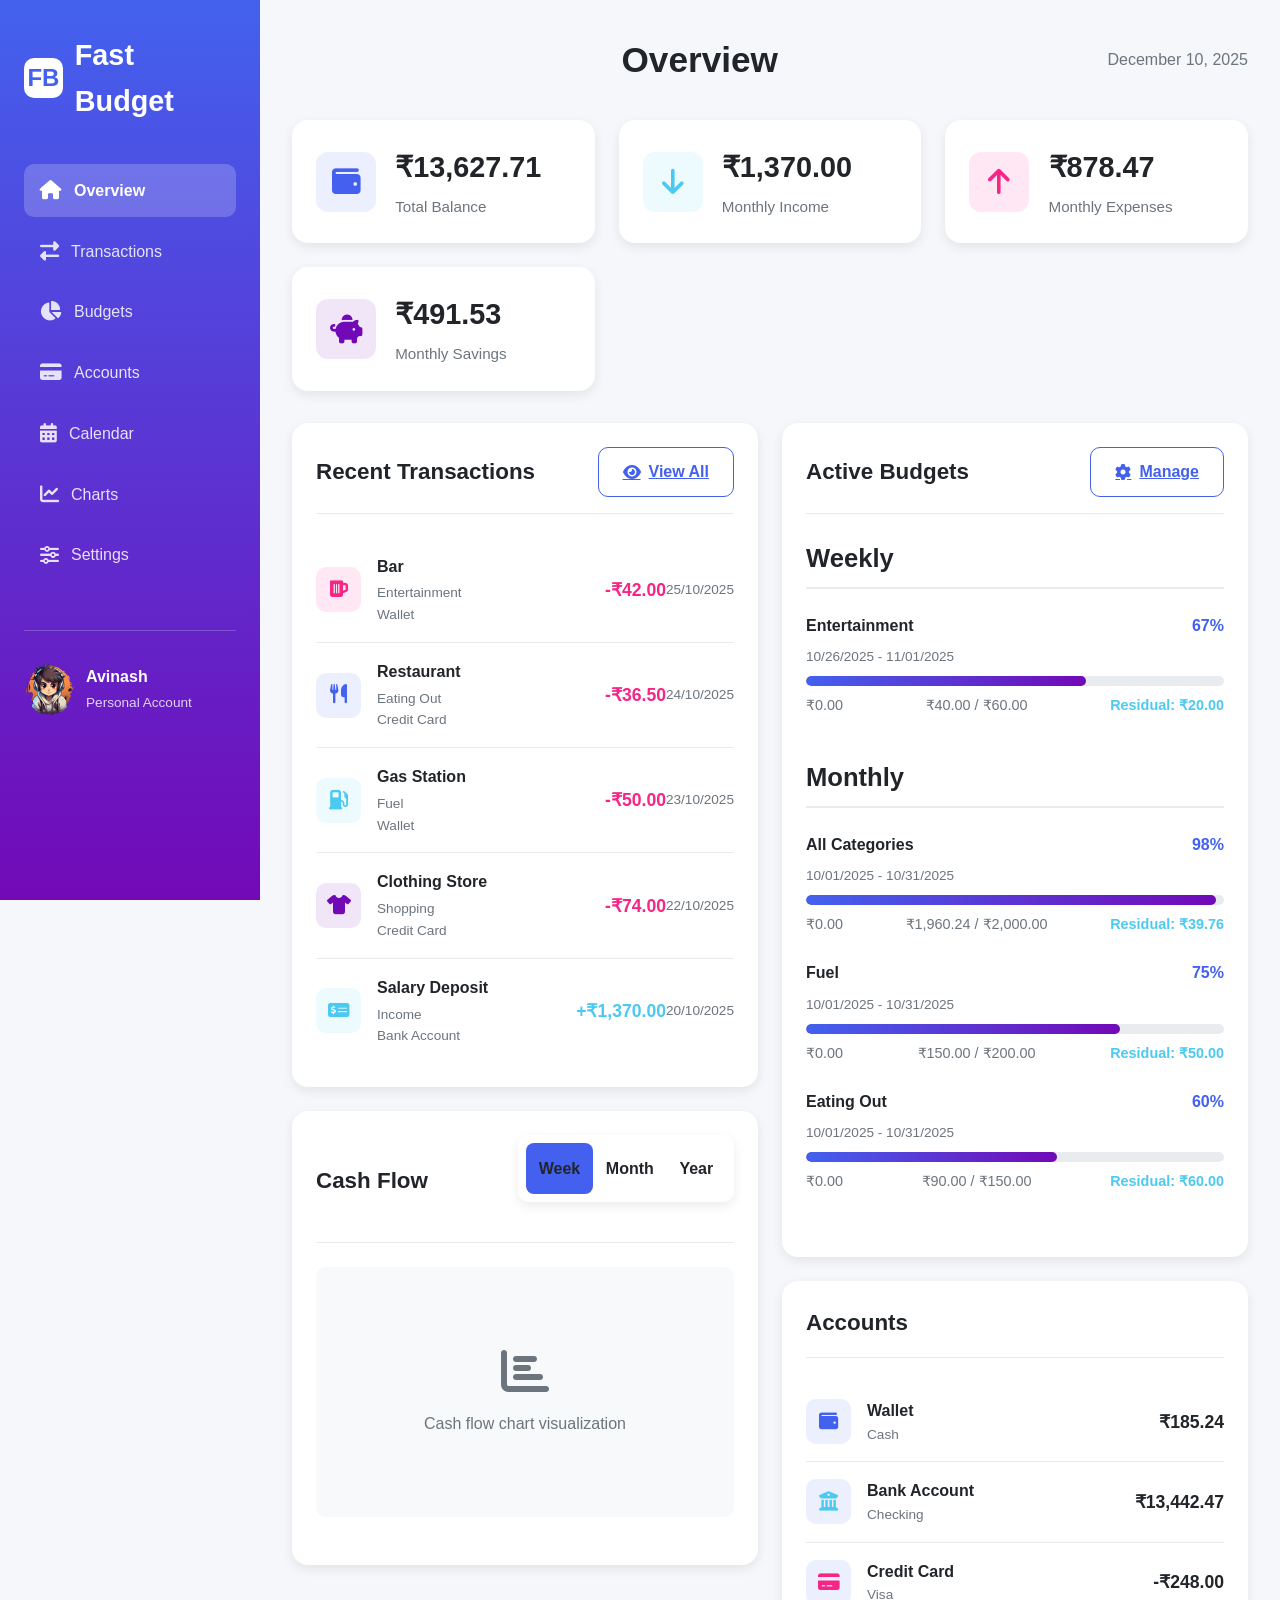
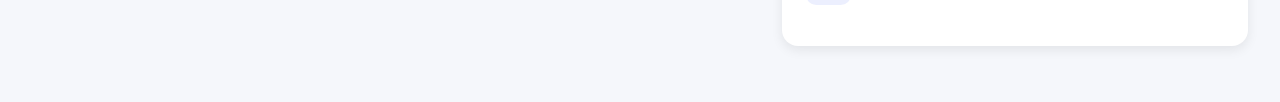
==== index.html @ 7dd043eb "Upload" ====
<!DOCTYPE html>
<html lang="en">
<head>
    <meta charset="UTF-8">
    <meta name="viewport" content="width=device-width, initial-scale=1.0">
    <title>Fast Budget | Personal Finance Tracker</title>
    <link rel="stylesheet" href="style.css">
    <link rel="stylesheet" href="index.css">
    <link rel="stylesheet" href="https://cdnjs.cloudflare.com/ajax/libs/font-awesome/6.4.0/css/all.min.css">
    <link rel="icon" type="image/x-icon" href="data:image/svg+xml,<svg xmlns=%22http://www.w3.org/2000/svg%22 viewBox=%220 0 100 100%22><text y=%22.9em%22 font-size=%2290%22>💰</text></svg>">
</head>
<body>
    <div class="container">
        <!-- Sidebar Navigation -->
        <aside class="sidebar">
            <div class="logo">
                <div class="logo-icon">FB</div>
                <div class="logo-text">Fast Budget</div>
            </div>
            
            <ul class="nav-menu">
                <li class="nav-item">
                    <a href="index.html" class="nav-link active">
                        <i class="nav-icon fas fa-home"></i>
                        <span>Overview</span>
                    </a>
                </li>
                <li class="nav-item">
                    <a href="transactions.html" class="nav-link">
                        <i class="nav-icon fas fa-exchange-alt"></i>
                        <span>Transactions</span>
                    </a>
                </li>
                <li class="nav-item">
                    <a href="budgets.html" class="nav-link">
                        <i class="nav-icon fas fa-chart-pie"></i>
                        <span>Budgets</span>
                    </a>
                </li>
                <li class="nav-item">
                    <a href="accounts.html" class="nav-link">
                        <i class="nav-icon fas fa-credit-card"></i>
                        <span>Accounts</span>
                    </a>
                </li>
                <li class="nav-item">
                    <a href="calendar.html" class="nav-link">
                        <i class="nav-icon fas fa-calendar-alt"></i>
                        <span>Calendar</span>
                    </a>
                </li>
                <li class="nav-item">
                    <a href="charts.html" class="nav-link">
                        <i class="nav-icon fas fa-chart-line"></i>
                        <span>Charts</span>
                    </a>
                </li>
                <li class="nav-item">
                    <a href="settings.html" class="nav-link">
                        <i class="nav-icon fas fa-sliders-h"></i>
                        <span>Settings</span>
                    </a>
                </li>
            </ul>
            
            <div class="user-profile">
                <div class="user-avatar">
                    <img src="image.png" alt="" style="width: 50px; border-radius: 50%;">
                </div>
                <div class="user-info">
                    <h4>Avinash</h4>
                    <p>Personal Account</p>
                </div>
            </div>
        </aside>
        
        <!-- Main Content -->
        <main class="main-content">
            <div class="header">
                <div class="menu-toggle" id="menuToggle">
                </div>
                <h1>Overview</h1>
                <div class="date-display">December 10, 2025</div>
            </div>
            
            <!-- Summary Cards -->
            <div class="summary-grid">
                <div class="summary-card">
                    <div class="summary-icon balance">
                        <i class="fas fa-wallet"></i>
                    </div>
                    <div class="summary-details">
                        <h3>₹13,627.71</h3>
                        <p>Total Balance</p>
                    </div>
                </div>
                
                <div class="summary-card">
                    <div class="summary-icon income">
                        <i class="fas fa-arrow-down"></i>
                    </div>
                    <div class="summary-details">
                        <h3>₹1,370.00</h3>
                        <p>Monthly Income</p>
                    </div>
                </div>
                
                <div class="summary-card">
                    <div class="summary-icon expenses">
                        <i class="fas fa-arrow-up"></i>
                    </div>
                    <div class="summary-details">
                        <h3>₹878.47</h3>
                        <p>Monthly Expenses</p>
                    </div>
                </div>
                
                <div class="summary-card">
                    <div class="summary-icon savings">
                        <i class="fas fa-piggy-bank"></i>
                    </div>
                    <div class="summary-details">
                        <h3>₹491.53</h3>
                        <p>Monthly Savings</p>
                    </div>
                </div>
            </div>
            
            <div class="content-grid">
                <!-- Left Column -->
                <div class="content-column">
                    <!-- Recent Transactions -->
                    <div class="card">
                        <div class="card-header">
                            <h2 class="card-title">Recent Transactions</h2>
                            <a href="transactions.html" class="btn btn-outline">
                                <i class="btn-icon fas fa-eye"></i>
                                View All
                            </a>
                        </div>
                        
                        <ul class="transaction-list">
                            <li class="transaction-item">
                                <div class="transaction-icon" style="background-color: rgba(247, 37, 133, 0.1); color: #f72585;">
                                    <i class="fas fa-beer"></i>
                                </div>
                                <div class="transaction-details">
                                    <div class="transaction-title">Bar</div>
                                    <div class="transaction-category">Entertainment</div>
                                    <div class="transaction-account">Wallet</div>
                                </div>
                                <div class="transaction-amount expense">-₹42.00</div>
                                <div class="transaction-date">25/10/2025</div>
                            </li>
                            
                            <li class="transaction-item">
                                <div class="transaction-icon" style="background-color: rgba(67, 97, 238, 0.1); color: #4361ee;">
                                    <i class="fas fa-utensils"></i>
                                </div>
                                <div class="transaction-details">
                                    <div class="transaction-title">Restaurant</div>
                                    <div class="transaction-category">Eating Out</div>
                                    <div class="transaction-account">Credit Card</div>
                                </div>
                                <div class="transaction-amount expense">-₹36.50</div>
                                <div class="transaction-date">24/10/2025</div>
                            </li>
                            
                            <li class="transaction-item">
                                <div class="transaction-icon" style="background-color: rgba(76, 201, 240, 0.1); color: #4cc9f0;">
                                    <i class="fas fa-gas-pump"></i>
                                </div>
                                <div class="transaction-details">
                                    <div class="transaction-title">Gas Station</div>
                                    <div class="transaction-category">Fuel</div>
                                    <div class="transaction-account">Wallet</div>
                                </div>
                                <div class="transaction-amount expense">-₹50.00</div>
                                <div class="transaction-date">23/10/2025</div>
                            </li>
                            
                            <li class="transaction-item">
                                <div class="transaction-icon" style="background-color: rgba(114, 9, 183, 0.1); color: #7209b7;">
                                    <i class="fas fa-t-shirt"></i>
                                </div>
                                <div class="transaction-details">
                                    <div class="transaction-title">Clothing Store</div>
                                    <div class="transaction-category">Shopping</div>
                                    <div class="transaction-account">Credit Card</div>
                                </div>
                                <div class="transaction-amount expense">-₹74.00</div>
                                <div class="transaction-date">22/10/2025</div>
                            </li>
                            
                            <li class="transaction-item">
                                <div class="transaction-icon" style="background-color: rgba(76, 201, 240, 0.1); color: #4cc9f0;">
                                    <i class="fas fa-money-check-alt"></i>
                                </div>
                                <div class="transaction-details">
                                    <div class="transaction-title">Salary Deposit</div>
                                    <div class="transaction-category">Income</div>
                                    <div class="transaction-account">Bank Account</div>
                                </div>
                                <div class="transaction-amount income">+₹1,370.00</div>
                                <div class="transaction-date">20/10/2025</div>
                            </li>
                        </ul>
                    </div>
                    
                    <!-- Cash Flow Chart Placeholder -->
                    <div class="card">
                        <div class="card-header">
                            <h2 class="card-title">Cash Flow</h2>
                            <div class="period-tabs">
                                <div class="period-tab active">Week</div>
                                <div class="period-tab">Month</div>
                                <div class="period-tab">Year</div>
                            </div>
                        </div>
                        
                        <div class="chart-container">
                            <div class="chart-placeholder">
                                <i class="fas fa-chart-bar" style="font-size: 3rem; margin-bottom: 1rem;"></i>
                                <p>Cash flow chart visualization</p>
                            </div>
                        </div>
                    </div>
                </div>
                
                <!-- Right Column -->
                <div class="content-column">
                    <!-- Active Budgets -->
                    <div class="card">
                        <div class="card-header">
                            <h2 class="card-title">Active Budgets</h2>
                            <a href="budgets.html" class="btn btn-outline">
                                <i class="btn-icon fas fa-cog"></i>
                                Manage
                            </a>
                        </div>
                        
                        <div class="budget-section">
                            <h3 class="section-title">Weekly</h3>
                            
                            <div class="budget-category">
                                <div class="budget-header">
                                    <span class="budget-name">Entertainment</span>
                                    <span class="budget-percentage">67%</span>
                                </div>
                                <div class="budget-dates">10/26/2025 - 11/01/2025</div>
                                <div class="progress-container">
                                    <div class="progress-bar" style="width: 67%;"></div>
                                </div>
                                <div class="budget-amounts">
                                    <span>₹0.00</span>
                                    <span>₹40.00 / ₹60.00</span>
                                    <span class="residual-amount">Residual: ₹20.00</span>
                                </div>
                            </div>
                        </div>
                        
                        <div class="budget-section">
                            <h3 class="section-title">Monthly</h3>
                            
                            <div class="budget-category">
                                <div class="budget-header">
                                    <span class="budget-name">All Categories</span>
                                    <span class="budget-percentage">98%</span>
                                </div>
                                <div class="budget-dates">10/01/2025 - 10/31/2025</div>
                                <div class="progress-container">
                                    <div class="progress-bar" style="width: 98%;"></div>
                                </div>
                                <div class="budget-amounts">
                                    <span>₹0.00</span>
                                    <span>₹1,960.24 / ₹2,000.00</span>
                                    <span class="residual-amount">Residual: ₹39.76</span>
                                </div>
                            </div>
                            
                            <div class="budget-category">
                                <div class="budget-header">
                                    <span class="budget-name">Fuel</span>
                                    <span class="budget-percentage">75%</span>
                                </div>
                                <div class="budget-dates">10/01/2025 - 10/31/2025</div>
                                <div class="progress-container">
                                    <div class="progress-bar" style="width: 75%;"></div>
                                </div>
                                <div class="budget-amounts">
                                    <span>₹0.00</span>
                                    <span>₹150.00 / ₹200.00</span>
                                    <span class="residual-amount">Residual: ₹50.00</span>
                                </div>
                            </div>
                            
                            <div class="budget-category">
                                <div class="budget-header">
                                    <span class="budget-name">Eating Out</span>
                                    <span class="budget-percentage">60%</span>
                                </div>
                                <div class="budget-dates">10/01/2025 - 10/31/2025</div>
                                <div class="progress-container">
                                    <div class="progress-bar" style="width: 60%;"></div>
                                </div>
                                <div class="budget-amounts">
                                    <span>₹0.00</span>
                                    <span>₹90.00 / ₹150.00</span>
                                    <span class="residual-amount">Residual: ₹60.00</span>
                                </div>
                            </div>
                        </div>
                    </div>
                    
                    <!-- Accounts Summary -->
                    <div class="card">
                        <div class="card-header">
                            <h2 class="card-title">Accounts</h2>
                        </div>
                        
                        <div class="accounts-list">
                            <div class="account-item">
                                <div class="account-info">
                                    <div class="account-icon">
                                        <i class="fas fa-wallet" style="color: #4361ee;"></i>
                                    </div>
                                    <div>
                                        <div class="account-name">Wallet</div>
                                        <div class="account-type">Cash</div>
                                    </div>
                                </div>
                                <div class="account-balance">₹185.24</div>
                            </div>
                            
                            <div class="account-item">
                                <div class="account-info">
                                    <div class="account-icon">
                                        <i class="fas fa-university" style="color: #4cc9f0;"></i>
                                    </div>
                                    <div>
                                        <div class="account-name">Bank Account</div>
                                        <div class="account-type">Checking</div>
                                    </div>
                                </div>
                                <div class="account-balance">₹13,442.47</div>
                            </div>
                            
                            <div class="account-item">
                                <div class="account-info">
                                    <div class="account-icon">
                                        <i class="fas fa-credit-card" style="color: #f72585;"></i>
                                    </div>
                                    <div>
                                        <div class="account-name">Credit Card</div>
                                        <div class="account-type">Visa</div>
                                    </div>
                                </div>
                                <div class="account-balance">-₹248.00</div>
                            </div>
                        </div>
                    </div>
                </div>
            </div>
        </main>
    </div>
    

</body>
</html>
---- style.css ----
* {
    margin: 0;
    padding: 0;
    box-sizing: border-box;
    font-family: 'Segoe UI', Tahoma, Geneva, Verdana, sans-serif;
}

body {
    background-color: #f5f7fb;
    color: #212529;
    line-height: 1.6;
}

.container {
    display: flex;
    min-height: 100vh;
}

/* Sidebar Navigation */
.sidebar {
    width: 260px;
    background: linear-gradient(180deg, #4361ee 0%,  #7209b7 100%);
    color: white;
    padding: 2rem 1.5rem;
    position: fixed;
    height: 100vh;
    overflow-y: auto;
    z-index: 100;
}

.logo {
    display: flex;
    align-items: center;
    margin-bottom: 2.5rem;
}

.logo-icon {
    background-color: white;
    color:#4361ee;
    width: 40px;
    height: 40px;
    border-radius: 10px;
    display: flex;
    align-items: center;
    justify-content: center;
    font-weight: 800;
    font-size: 1.5rem;
    margin-right: 12px;
}

.logo-text {
    font-size: 1.8rem;
    font-weight: 700;
}

.nav-menu {
    list-style: none;
    margin-bottom: 3rem;
}

.nav-item {
    margin-bottom: 0.5rem;
}

.nav-link {
    color: rgba(255, 255, 255, 0.85);
    text-decoration: none;
    display: flex;
    align-items: center;
    padding: 0.85rem 1rem;
    border-radius: 10px;
    transition: all 0.3s ease;
}

.nav-link:hover {
    background-color: rgba(255, 255, 255, 0.15);
    color: white;
}

.nav-link.active {
    background-color: rgba(255, 255, 255, 0.2);
    color: white;
    font-weight: 600;
}

.nav-icon {
    margin-right: 12px;
    font-size: 1.2rem;
}

.user-profile {
    display: flex;
    align-items: center;
    margin-top: auto;
    padding-top: 2rem;
    border-top: 1px solid rgba(255, 255, 255, 0.2);
}

.user-avatar {
   
    display: flex;
    align-items: center;
    justify-content: center;
    font-weight: 700;
    margin-right: 12px;
}

.user-info h4 {
    font-size: 1rem;
    margin-bottom: 0.2rem;
}

.user-info p {
    font-size: 0.85rem;
    opacity: 0.8;
}

/* Main Content Area */
.main-content {
    flex: 1;
    margin-left: 260px;
    padding: 2rem;
}

.header {
    display: flex;
    justify-content: space-between;
    align-items: center;
    margin-bottom: 2rem;
}

.header h1 {
    font-size: 2.2rem;
    color: #212529;
}

.date-display {
    color: #6c757d;
    font-size: 1rem;
}

/* Cards */
.card {
    background-color: white;
    border-radius: 16px;
    box-shadow: 0 4px 12px rgba(0, 0, 0, 0.08);
    padding: 1.5rem;
    margin-bottom: 1.5rem;
}

.card-header {
    display: flex;
    justify-content: space-between;
    align-items: center;
    margin-bottom: 1.5rem;
    padding-bottom: 1rem;
    border-bottom: 1px solid #e9ecef;
}

.card-title {
    font-size: 1.4rem;
    font-weight: 600;
    color: #212529;
}

.card-subtitle {
    color: #6c757d;
    font-size: 0.95rem;
    margin-bottom: 1rem;
}

/* Summary Section */
.summary-grid {
    display: grid;
    grid-template-columns: repeat(auto-fit, minmax(250px, 1fr));
    gap: 1.5rem;
    margin-bottom: 2rem;
}

.summary-card {
    background: white;
    border-radius: 16px;
    padding: 1.5rem;
    box-shadow: 0 4px 12px rgba(0, 0, 0, 0.08);
    display: flex;
    align-items: center;
}

.summary-icon {
    width: 60px;
    height: 60px;
    border-radius: 12px;
    display: flex;
    align-items: center;
    justify-content: center;
    margin-right: 1.2rem;
    font-size: 1.8rem;
}

.summary-icon.balance {
    background-color: rgba(67, 97, 238, 0.1);
    color: #4361ee;
}

.summary-icon.income {
    background-color: rgba(76, 201, 240, 0.1);
    color: #4cc9f0;
}

.summary-icon.expenses {
    background-color: rgba(248, 37, 133, 0.1);
    color: #f72585;
}

.summary-icon.savings {
    background-color: rgba(114, 9, 183, 0.1);
    color:  #7209b7;
}

.summary-details h3 {
    font-size: 1.8rem;
    margin-bottom: 0.3rem;
}

.summary-details p {
    color: #6c757d;
    font-size: 0.95rem;
}

/* Budget Progress Bars */
.budget-category {
    margin-bottom: 1.5rem;
}

.budget-header {
    display: flex;
    justify-content: space-between;
    margin-bottom: 0.5rem;
}

.budget-name {
    font-weight: 600;
}

.budget-percentage {
    font-weight: 600;
    color: #4361ee;
}

.budget-dates {
    font-size: 0.85rem;
    color: #6c757d;
    margin-bottom: 0.5rem;
}

.progress-container {
    height: 10px;
    background-color: #e9ecef;
    border-radius: 5px;
    margin-bottom: 0.5rem;
    overflow: hidden;
}

.progress-bar {
    height: 100%;
    border-radius: 5px;
    background: linear-gradient(90deg, #4361ee, #7209b7);
}

.budget-amounts {
    display: flex;
    justify-content: space-between;
    font-size: 0.9rem;
    color: #6c757d;
}

.residual-amount {
    color: #4cc9f0;
    font-weight: 600;
}

/* Transaction List */
.transaction-list {
    list-style: none;
}

.transaction-item {
    display: flex;
    align-items: center;
    padding: 1rem 0;
    border-bottom: 1px solid #e9ecef;
}

.transaction-item:last-child {
    border-bottom: none;
}

.transaction-icon {
    width: 45px;
    height: 45px;
    border-radius: 10px;
    display: flex;
    align-items: center;
    justify-content: center;
    margin-right: 1rem;
    font-size: 1.2rem;
}

.transaction-details {
    flex: 1;
}

.transaction-title {
    font-weight: 600;
    margin-bottom: 0.2rem;
}

.transaction-category {
    font-size: 0.85rem;
    color: #6c757d;
}

.transaction-account {
    font-size: 0.85rem;
    color: #6c757d;
}

.transaction-amount {
    font-weight: 600;
    font-size: 1.1rem;
}

.transaction-amount.expense {
    color: #f72585;
}

.transaction-amount.income {
    color: #4cc9f0;
}

.transaction-date {
    font-size: 0.85rem;
    color: #6c757d;
    text-align: right;
}

/* Charts Placeholder */
.chart-container {
    height: 250px;
    background-color: #f8f9fa;
    border-radius: 10px;
    display: flex;
    align-items: center;
    justify-content: center;
    color: #6c757d;
    margin-bottom: 1.5rem;
}

/* Buttons */
.btn {
    padding: 0.7rem 1.5rem;
    border-radius: 10px;
    border: none;
    font-weight: 600;
    cursor: pointer;
    transition: all 0.3s ease;
    display: inline-flex;
    align-items: center;
    justify-content: center;
}

.btn-primary {
    background-color: #4361ee;
    color: white;
}

.btn-primary:hover {
    background-color: #3a56d4;
}

.btn-outline {
    background-color: transparent;
    color:  #4361ee;
    border: 1px solid #4361ee;
}

.btn-outline:hover {
    background-color: rgba(67, 97, 238, 0.1);
}

.btn-icon {
    margin-right: 8px;
}

/* Filter Section */
.filter-section {
    background-color: white;
    border-radius: 16px;
    padding: 1.5rem;
    margin-bottom: 1.5rem;
    box-shadow: 0 4px 12px rgba(0, 0, 0, 0.08);
}

.filter-row {
    display: flex;
    flex-wrap: wrap;
    gap: 1rem;
    margin-bottom: 1rem;
}

.filter-group {
    flex: 1;
    min-width: 200px;
}

.filter-label {
    display: block;
    margin-bottom: 0.5rem;
    font-weight: 600;
    color: #212529;
}

.filter-select, .filter-input {
    width: 100%;
    padding: 0.8rem;
    border: 1px solid #e9ecef;
    border-radius: 8px;
    font-size: 1rem;
}

.filter-actions {
    display: flex;
    gap: 1rem;
    justify-content: flex-end;
}

/* Period Tabs */
.period-tabs {
    display: flex;
    background-color: white;
    border-radius: 10px;
    padding: 0.5rem;
    margin-bottom: 1.5rem;
    box-shadow: 0 4px 12px rgba(0, 0, 0, 0.08);
}

.period-tab {
    flex: 1;
    text-align: center;
    padding: 0.8rem;
    border-radius: 8px;
    cursor: pointer;
    font-weight: 600;
    transition: all 0.3s ease;
}

.period-tab.active {
    background-color:  #4361ee;
}

.period-tab:not(.active):hover {
    background-color: #e9ecef;
}

/* Budget Type Sections */
.budget-section {
    margin-bottom: 2.5rem;
}

.section-title {
    font-size: 1.6rem;
    margin-bottom: 1.5rem;
    color: #212529;
    padding-bottom: 0.5rem;
    border-bottom: 2px solid #e9ecef;
}

.calendar-header {
    display: flex;
    justify-content: space-between;
    align-items: center;
    margin-bottom: 1.5rem;
}

.calendar-nav {
    display: flex;
    align-items: center;
    gap: 1rem;
}

.calendar-month-year {
    font-size: 1.4rem;
    font-weight: 600;
    color: #212529;
}

.calendar-grid {
    display: grid;
    grid-template-columns: repeat(7, 1fr);
    gap: 1px;
    background-color: #e9ecef;
    border-radius: 12px;
    overflow: hidden;
    margin-bottom: 1.5rem;
}

.calendar-day-header {
    background-color: #4361ee;
    color: white;
    padding: 1rem;
    text-align: center;
    font-weight: 600;
}

.calendar-day {
    background-color: white;
    padding: 1rem;
    min-height: 100px;
    border-bottom: 1px solid #e9ecef;
}

.calendar-day.empty {
    background-color: #f8f9fa;
}

.calendar-day-number {
    font-weight: 600;
    margin-bottom: 0.5rem;
}

.calendar-event {
    background-color: rgba(67, 97, 238, 0.1);
    border-radius: 4px;
    padding: 0.25rem 0.5rem;
    margin-bottom: 0.25rem;
    font-size: 0.85rem;
    cursor: pointer;
    transition: all 0.2s ease;
}

.calendar-event:hover {
    background-color: rgba(67, 97, 238, 0.2);
}

.calendar-event.income {
    background-color: rgba(76, 201, 240, 0.1);
}

.calendar-event.expense {
    background-color: rgba(247, 37, 133, 0.1);
}

.calendar-event-details {
    display: flex;
    justify-content: space-between;
    align-items: center;
}

.calendar-event-amount {
    font-weight: 600;
    font-size: 0.85rem;
}

/* Accounts Page Styles */
.accounts-grid {
    display: grid;
    grid-template-columns: repeat(auto-fit, minmax(300px, 1fr));
    gap: 1.5rem;
    margin-bottom: 1.5rem;
}

.account-card {
    background: white;
    border-radius: 16px;
    padding: 1.5rem;
    box-shadow: 0 4px 12px rgba(0, 0, 0, 0.08);
}

.account-card-header {
    display: flex;
    justify-content: space-between;
    align-items: center;
    margin-bottom: 1rem;
}

.account-balance-large {
    font-size: 2rem;
    font-weight: 700;
    margin: 1rem 0;
}

.account-balance-positive {
    color: #4cc9f0;
}

.account-balance-negative {
    color: #f72585;
}

.account-details {
    margin-top: 1rem;
    padding-top: 1rem;
    border-top: 1px solid #e9ecef;
}

.account-detail-row {
    display: flex;
    justify-content: space-between;
    margin-bottom: 0.5rem;
    font-size: 0.9rem;
}

.account-detail-label {
    color: #6c757d;
}

.account-detail-value {
    font-weight: 600;
}

/* Charts Page Styles */
.charts-grid {
    display: grid;
    grid-template-columns: repeat(auto-fit, minmax(400px, 1fr));
    gap: 1.5rem;
    margin-bottom: 1.5rem;
}

.chart-card {
    background: white;
    border-radius: 16px;
    padding: 1.5rem;
    box-shadow: 0 4px 12px rgba(0, 0, 0, 0.08);
}

.chart-placeholder-large {
    height: 300px;
    background: linear-gradient(180deg, #f8f9fa 0%, #e9ecef 100%);
    border-radius: 10px;
    display: flex;
    flex-direction: column;
    align-items: center;
    justify-content: center;
    color: #6c757d;
    margin-top: 1rem;
}

.chart-legend {
    display: flex;
    justify-content: center;
    flex-wrap: wrap;
    gap: 1rem;
    margin-top: 1rem;
}

.legend-item {
    display: flex;
    align-items: center;
    font-size: 0.9rem;
}

.legend-color {
    width: 12px;
    height: 12px;
    border-radius: 50%;
    margin-right: 0.5rem;
}

/* Settings Page Styles */
.settings-section {
    margin-bottom: 2rem;
    padding-bottom: 1.5rem;
    border-bottom: 1px solid #e9ecef;
}

.settings-section:last-child {
    border-bottom: none;
    margin-bottom: 0;
    padding-bottom: 0;
}

.settings-option {
    display: flex;
    justify-content: space-between;
    align-items: center;
    padding: 1rem;
    background-color: white;
    border-radius: 10px;
    margin-bottom: 0.5rem;
    box-shadow: 0 2px 6px rgba(0, 0, 0, 0.05);
}

.settings-option:hover {
    background-color: #f8f9fa;
}

.option-info h4 {
    margin-bottom: 0.25rem;
}

.option-info p {
    color: #6c757d;
    font-size: 0.9rem;
}

.switch {
    position: relative;
    display: inline-block;
    width: 50px;
    height: 24px;
}

.switch input {
    opacity: 0;
    width: 0;
    height: 0;
}

.slider {
    position: absolute;
    cursor: pointer;
    top: 0;
    left: 0;
    right: 0;
    bottom: 0;
    background-color: #ccc;
    transition: .4s;
}

.slider:before {
    position: absolute;
    content: "";
    height: 16px;
    width: 16px;
    left: 4px;
    bottom: 4px;
    background-color: white;
    transition: .4s;
}

input:checked + .slider {
    background-color: #4361ee;
}

input:checked + .slider:before {
    transform: translateX(26px);
}

.slider.round {
    border-radius: 24px;
}

.slider.round:before {
    border-radius: 50%;
}

.settings-form {
    background-color: white;
    border-radius: 16px;
    padding: 1.5rem;
    box-shadow: 0 4px 12px rgba(0, 0, 0, 0.08);
}

.form-group {
    margin-bottom: 1.5rem;
}

.form-label {
    display: block;
    margin-bottom: 0.5rem;
    font-weight: 600;
    color: #212529;
}

.form-control {
    width: 100%;
    padding: 0.8rem;
    border: 1px solid #e9ecef;
    border-radius: 8px;
    font-size: 1rem;
    transition: border-color 0.3s ease;
}

.form-control:focus {
    outline: none;
    border-color: #4361ee;
}

.form-row {
    display: grid;
    grid-template-columns: 1fr 1fr;
    gap: 1rem;
}
---- index.css ----
.content-grid {
            display: grid;
            grid-template-columns: 1fr 1fr;
            gap: 1.5rem;
        }
        
        
        
        .accounts-list {
            margin-top: 1rem;
        }
        
        .account-item {
            display: flex;
            justify-content: space-between;
            align-items: center;
            padding: 1rem 0;
            border-bottom: 1px solid #e9ecef;
        }
        
        .account-item:last-child {
            border-bottom: none;
        }
        
        .account-info {
            display: flex;
            align-items: center;
        }
        
        .account-icon {
            width: 45px;
            height: 45px;
            border-radius: 10px;
            display: flex;
            align-items: center;
            justify-content: center;
            margin-right: 1rem;
            font-size: 1.2rem;
            background-color: rgba(67, 97, 238, 0.1);
        }
        
        .account-name {
            font-weight: 600;
        }
        
        .account-type {
            font-size: 0.85rem;
            color: #6c757d;
        }
        
        .account-balance {
            font-weight: 600;
            font-size: 1.1rem;
        }
        
        .chart-placeholder {
            text-align: center;
            color: #6c757d;
        }
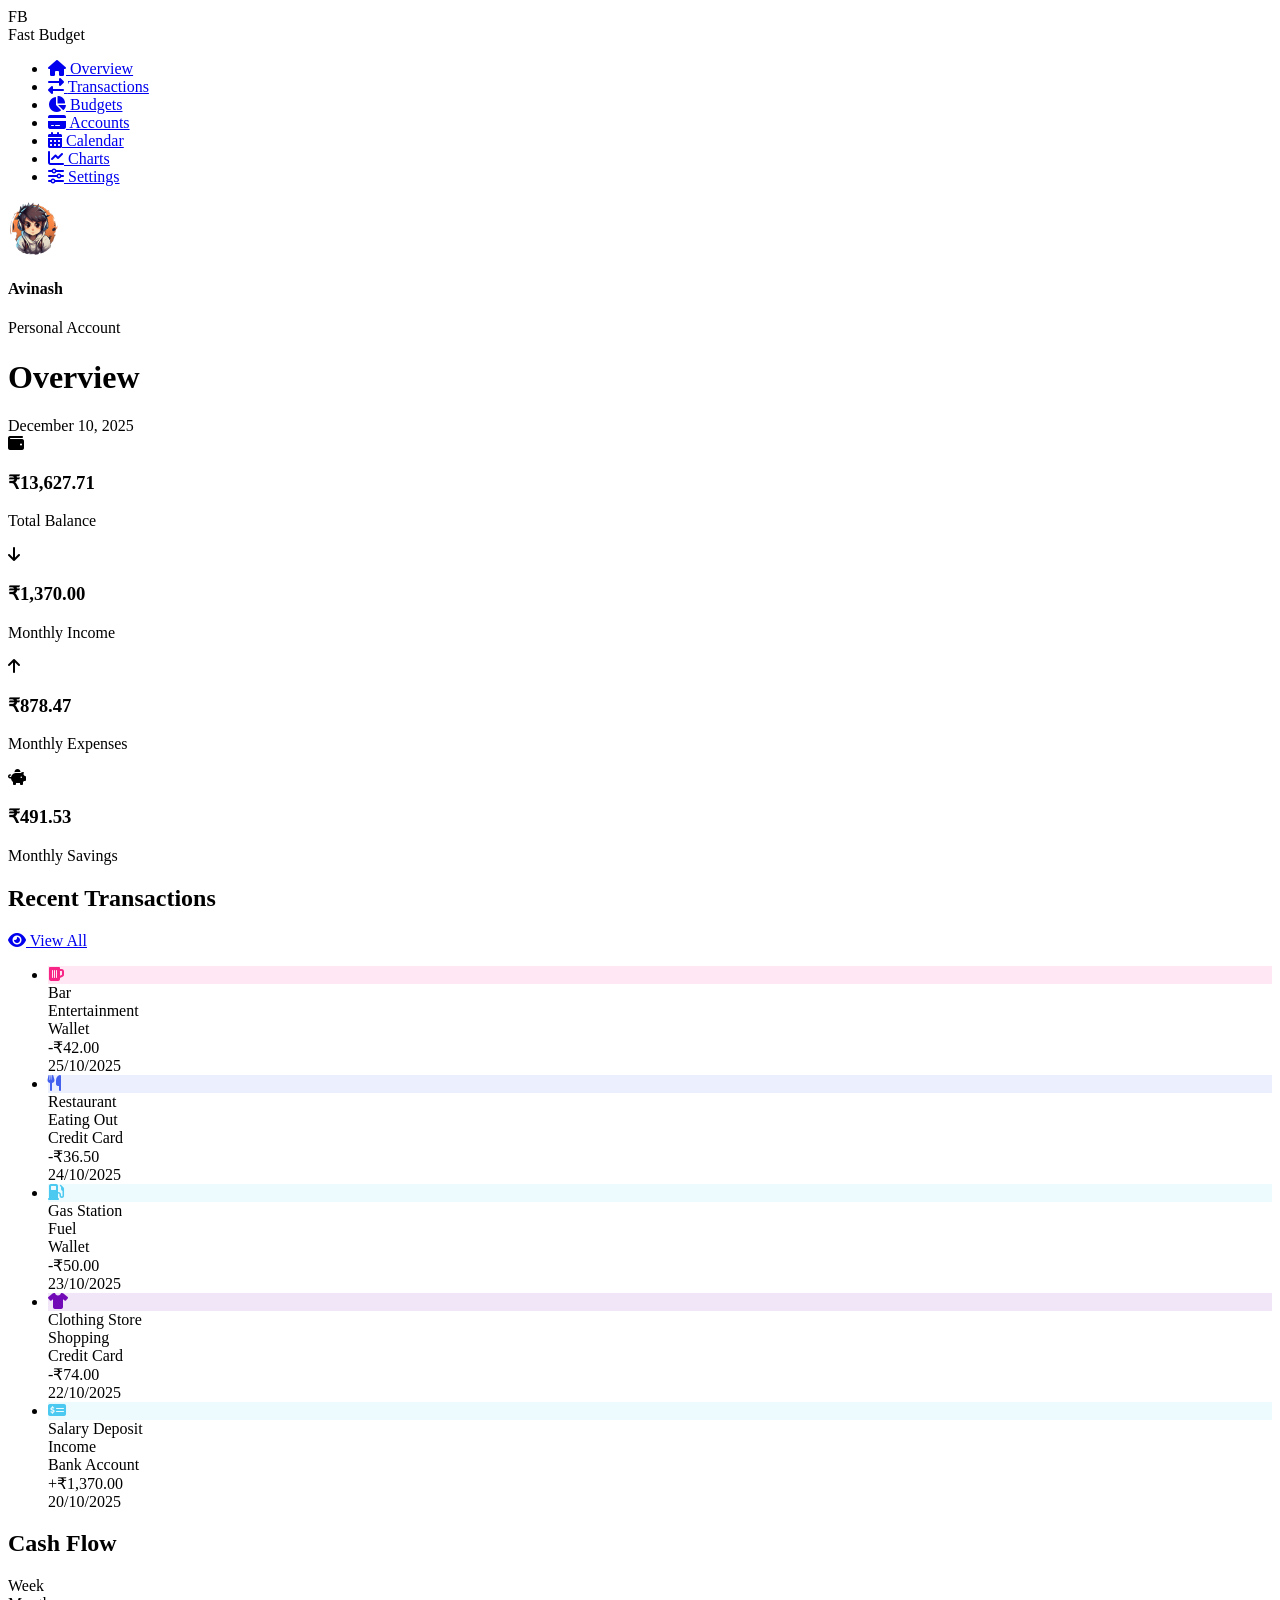
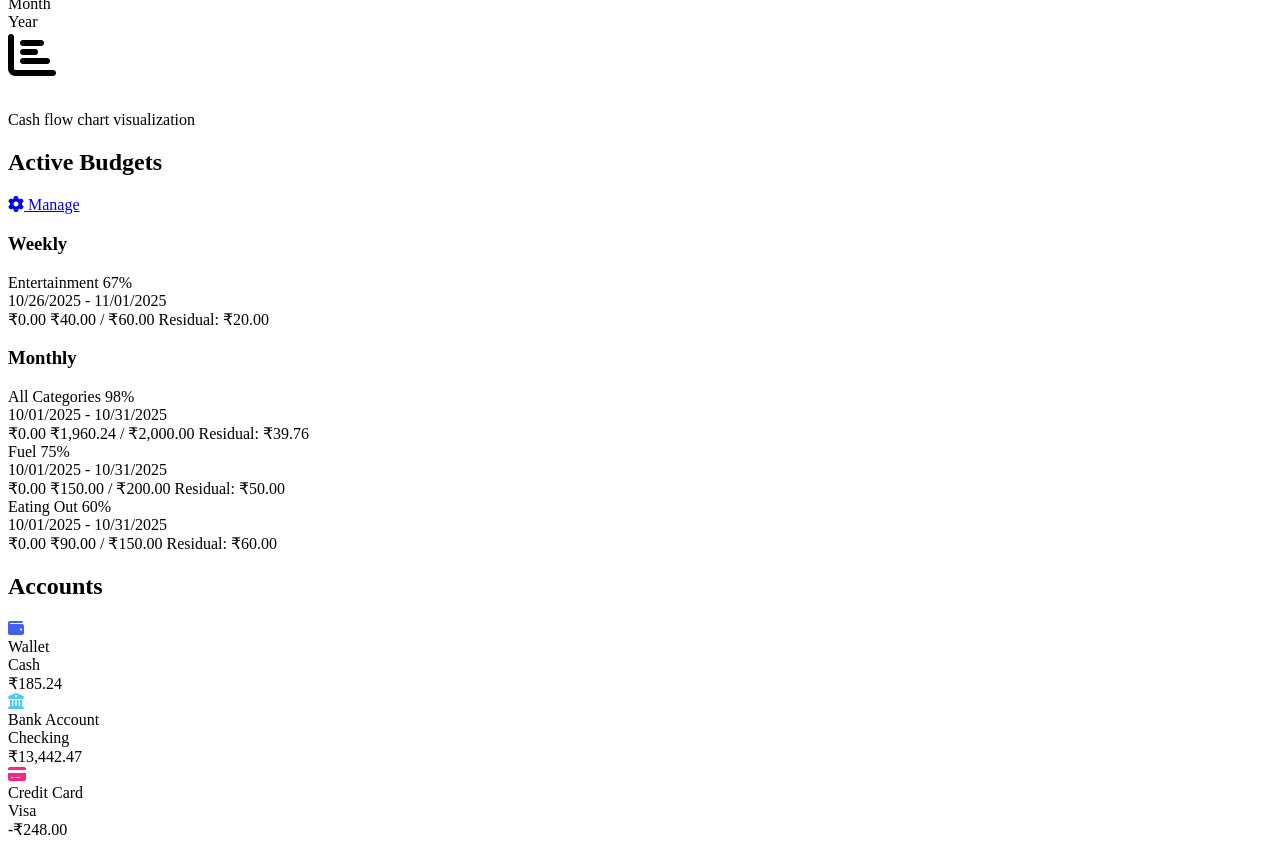
==== commit c20cf561: "update" ====
--- a/index.html
+++ b/index.html
@@ -4,8 +4,8 @@
     <meta charset="UTF-8">
     <meta name="viewport" content="width=device-width, initial-scale=1.0">
     <title>Fast Budget | Personal Finance Tracker</title>
-    <link rel="stylesheet" href="style.css">
-    <link rel="stylesheet" href="index.css">
+    <link rel="stylesheet" href="/css/style.css">
+    <link rel="stylesheet" href="/css/index.css">
     <link rel="stylesheet" href="https://cdnjs.cloudflare.com/ajax/libs/font-awesome/6.4.0/css/all.min.css">
     <link rel="icon" type="image/x-icon" href="data:image/svg+xml,<svg xmlns=%22http://www.w3.org/2000/svg%22 viewBox=%220 0 100 100%22><text y=%22.9em%22 font-size=%2290%22>💰</text></svg>">
 </head>
